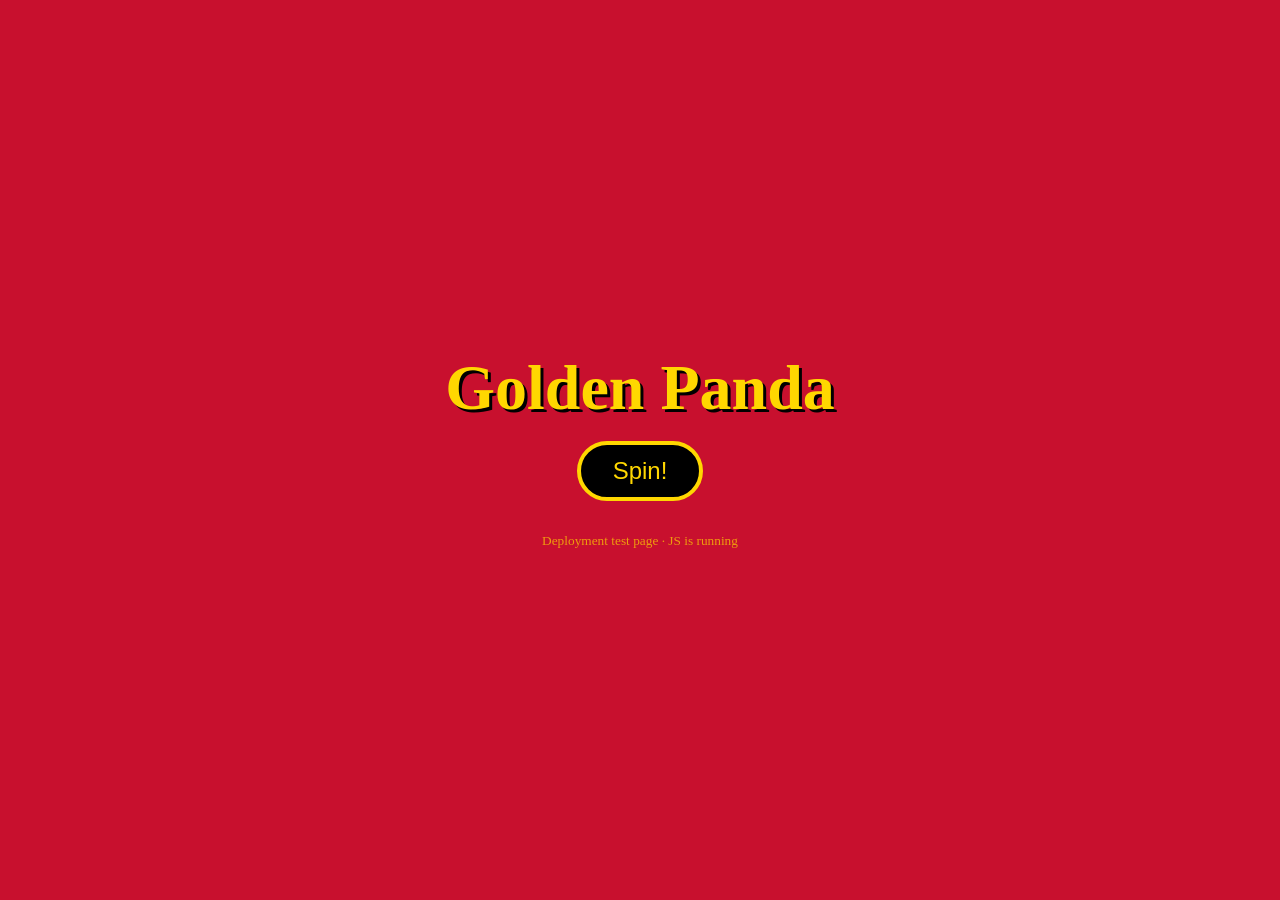
==== index.html @ 2e1a1797 "Add deployment test page for GitHub Pages Co-Authored-By: Claude Opus 5.5 <noreply@anthropic.com> Cl" ====
<!doctype html>
<html lang="en">
<head>
  <meta charset="utf-8">
  <meta name="viewport" content="width=device-width, initial-scale=1">
  <title>Restaurant Name Generator</title>
  <style>
    body { margin: 0; min-height: 100vh; display: grid; place-items: center;
           background: #c8102e; color: #ffd700; font-family: Georgia, serif; text-align: center; }
    h1 { font-size: clamp(2rem, 8vw, 4rem); margin: 0 0 1rem; text-shadow: 3px 3px 0 #000; }
    button { font-size: 1.5rem; padding: .75rem 2rem; border: 4px solid #ffd700; border-radius: 999px;
             background: #000; color: #ffd700; cursor: pointer; }
    small { display: block; margin-top: 2rem; opacity: .7; }
  </style>
</head>
<body>
  <main>
    <h1 id="name">Golden Panda</h1>
    <button id="spin">Spin!</button>
    <small>Deployment test page &middot; JS is <span id="js">not</span> running</small>
  </main>
  <script>
    const a = ["China", "Golden", "Panda", "Jade", "Lucky", "Dragon"];
    const b = ["Garden", "Palace", "Wok", "Lotus", "Express", "Buffet"];
    const pick = l => l[Math.floor(Math.random() * l.length)];
    document.getElementById("js").textContent = "";
    document.getElementById("spin").onclick = () =>
      document.getElementById("name").textContent = pick(a) + " " + pick(b);
  </script>
</body>
</html>
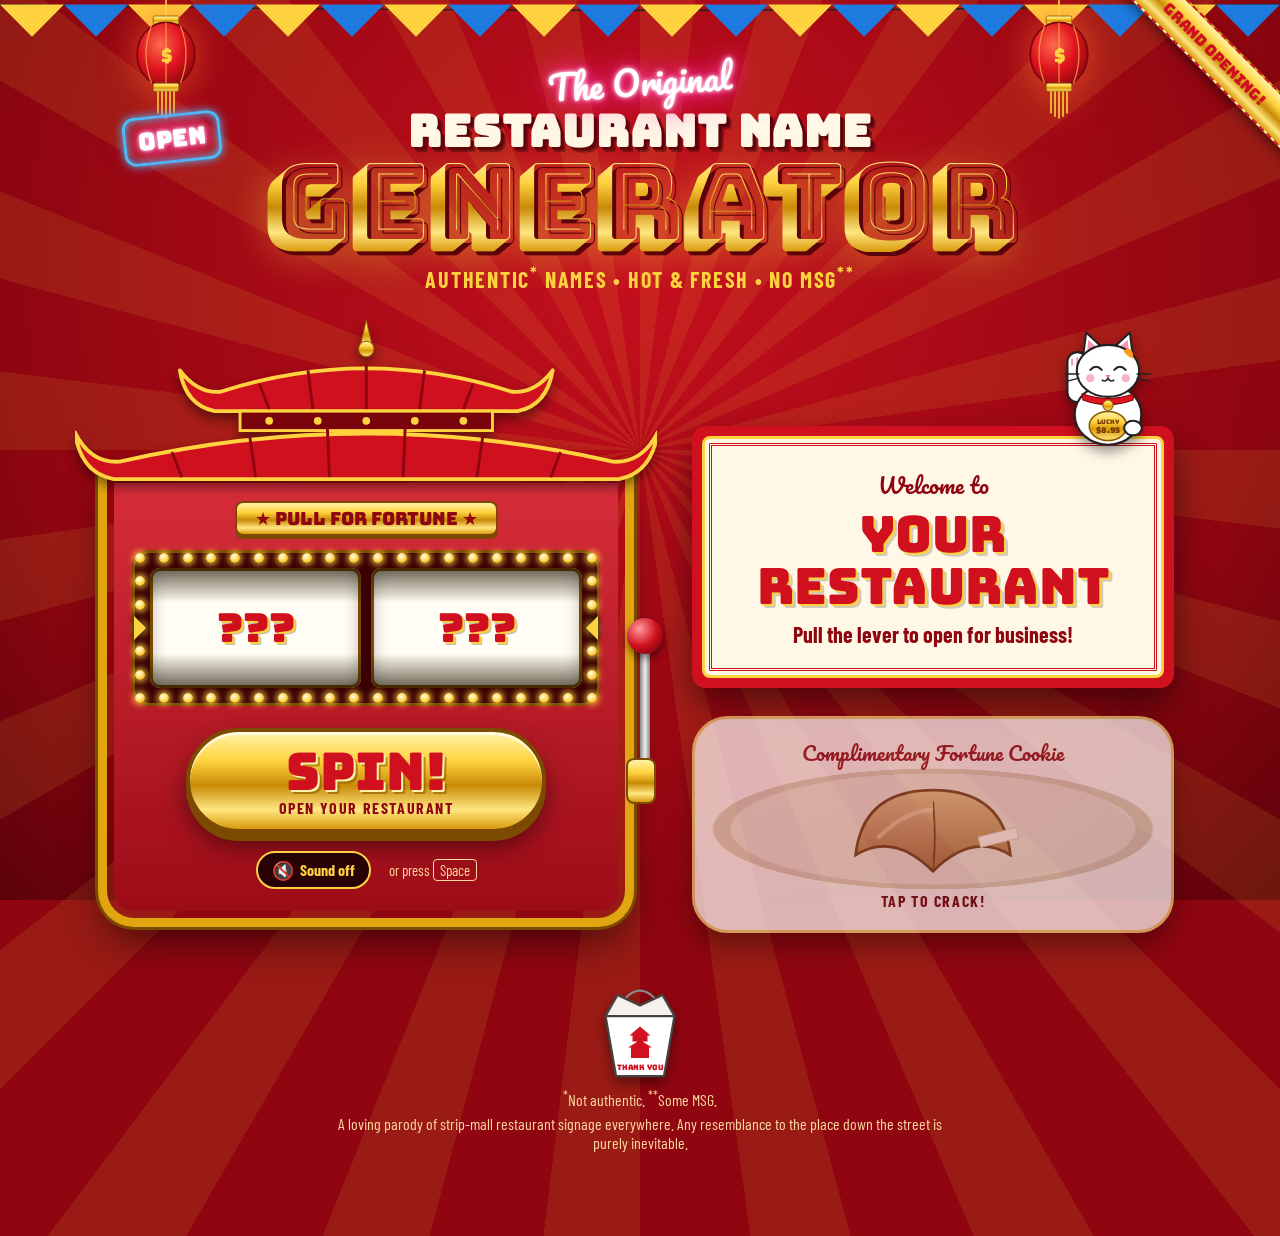
==== commit 7efe9b94: "Build first draft of the restaurant name slot machine Two-reel slot machine with tagged word pool, r" ====
--- a/index.html
+++ b/index.html
@@ -4,28 +4,243 @@
   <meta charset="utf-8">
   <meta name="viewport" content="width=device-width, initial-scale=1">
   <title>Restaurant Name Generator</title>
-  <style>
-    body { margin: 0; min-height: 100vh; display: grid; place-items: center;
-           background: #c8102e; color: #ffd700; font-family: Georgia, serif; text-align: center; }
-    h1 { font-size: clamp(2rem, 8vw, 4rem); margin: 0 0 1rem; text-shadow: 3px 3px 0 #000; }
-    button { font-size: 1.5rem; padding: .75rem 2rem; border: 4px solid #ffd700; border-radius: 999px;
-             background: #000; color: #ffd700; cursor: pointer; }
-    small { display: block; margin-top: 2rem; opacity: .7; }
-  </style>
+  <meta name="description" content="Spin the reels and open your very own strip-mall Chinese restaurant. Authentic* names, hot and fresh. *Not authentic.">
+  <meta name="theme-color" content="#b30d1b">
+
+  <meta property="og:type" content="website">
+  <meta property="og:title" content="Restaurant Name Generator">
+  <meta property="og:description" content="Spin the reels and open your very own strip-mall Chinese restaurant. Jade Garden? Panda Palace? Wok This Way?">
+  <meta property="og:url" content="https://wkoffel.github.io/chinese-restaurant-generator/">
+  <meta property="og:image" content="https://wkoffel.github.io/chinese-restaurant-generator/assets/og-image.png">
+  <meta property="og:image:width" content="1200">
+  <meta property="og:image:height" content="630">
+  <meta name="twitter:card" content="summary_large_image">
+
+  <link rel="icon" href="assets/favicon.svg" type="image/svg+xml">
+  <link rel="preconnect" href="https://fonts.googleapis.com">
+  <link rel="preconnect" href="https://fonts.gstatic.com" crossorigin>
+  <link href="https://fonts.googleapis.com/css2?family=Bungee&family=Bungee+Shade&family=Pacifico&family=Barlow+Condensed:wght@500;700&display=swap" rel="stylesheet">
+  <link rel="stylesheet" href="style.css">
 </head>
 <body>
-  <main>
-    <h1 id="name">Golden Panda</h1>
-    <button id="spin">Spin!</button>
-    <small>Deployment test page &middot; JS is <span id="js">not</span> running</small>
+
+  <!-- Reusable artwork -->
+  <svg width="0" height="0" style="position:absolute" aria-hidden="true">
+    <defs>
+      <linearGradient id="gold" x1="0" y1="0" x2="0" y2="1">
+        <stop offset="0" stop-color="#fff3a8"/>
+        <stop offset=".35" stop-color="#ffd23f"/>
+        <stop offset=".6" stop-color="#d99a0b"/>
+        <stop offset="1" stop-color="#ffe680"/>
+      </linearGradient>
+      <radialGradient id="lanternGlow" cx=".4" cy=".35" r=".7">
+        <stop offset="0" stop-color="#ff6a4d"/>
+        <stop offset=".55" stop-color="#e0141f"/>
+        <stop offset="1" stop-color="#8f0610"/>
+      </radialGradient>
+      <linearGradient id="cookieGrad" x1="0" y1="0" x2="0" y2="1">
+        <stop offset="0" stop-color="#f6c66e"/>
+        <stop offset="1" stop-color="#c47a22"/>
+      </linearGradient>
+
+      <symbol id="lantern" viewBox="0 0 80 150">
+        <line x1="40" y1="0" x2="40" y2="22" stroke="#ffd23f" stroke-width="2"/>
+        <rect x="24" y="20" width="32" height="10" rx="2" fill="url(#gold)" stroke="#8a5a00"/>
+        <ellipse cx="40" cy="68" rx="36" ry="40" fill="url(#lanternGlow)" stroke="#7a040c" stroke-width="2"/>
+        <path d="M40 28 V108 M22 32 Q8 68 22 104 M58 32 Q72 68 58 104" stroke="#ffb34d" stroke-width="1.6" fill="none" opacity=".75"/>
+        <text x="40" y="78" text-anchor="middle" font-family="Bungee, Impact, sans-serif" font-size="22" fill="#ffd23f">$</text>
+        <rect x="24" y="104" width="32" height="10" rx="2" fill="url(#gold)" stroke="#8a5a00"/>
+        <path d="M30 114 v28 M35 114 v32 M40 114 v34 M45 114 v32 M50 114 v28" stroke="#ffd23f" stroke-width="2"/>
+      </symbol>
+
+      <symbol id="coin" viewBox="0 0 40 40">
+        <path fill-rule="evenodd" fill="url(#gold)" stroke="#8a5a00" stroke-width="2"
+              d="M20 2a18 18 0 1 0 0.01 0Z M14 14h12v12h-12Z"/>
+        <circle cx="20" cy="20" r="13.5" fill="none" stroke="#b07800" stroke-width="1.2"/>
+      </symbol>
+
+      <symbol id="envelope" viewBox="0 0 30 40">
+        <rect x="1" y="1" width="28" height="38" rx="3" fill="#e0141f" stroke="#8f0610" stroke-width="2"/>
+        <path d="M1 12 Q15 22 29 12" fill="none" stroke="#ffd23f" stroke-width="2"/>
+        <circle cx="15" cy="24" r="5" fill="url(#gold)"/>
+      </symbol>
+    </defs>
+  </svg>
+
+  <div class="rays" aria-hidden="true"></div>
+
+  <!-- Strip-mall bunting -->
+  <svg class="bunting" viewBox="0 0 1200 60" preserveAspectRatio="none" aria-hidden="true">
+    <defs>
+      <pattern id="flags" width="120" height="60" patternUnits="userSpaceOnUse">
+        <path d="M0 6 L30 50 L60 6 Z" fill="#ffd23f"/>
+        <path d="M60 6 L90 50 L120 6 Z" fill="#1d7be0"/>
+      </pattern>
+    </defs>
+    <path d="M0 6 Q600 22 1200 6" stroke="#222" stroke-width="2" fill="none"/>
+    <rect width="1200" height="60" fill="url(#flags)"/>
+  </svg>
+
+  <div class="ribbon-wrap" aria-hidden="true"><div class="corner-ribbon">GRAND OPENING!</div></div>
+
+  <header class="header">
+    <svg class="lantern lantern-left" aria-hidden="true"><use href="#lantern"/></svg>
+    <svg class="lantern lantern-right" aria-hidden="true"><use href="#lantern"/></svg>
+
+    <div class="open-sign" aria-hidden="true"><span>OPEN</span></div>
+
+    <p class="neon-script">The Original</p>
+    <h1 class="title">
+      <span class="title-top">Restaurant Name</span>
+      <span class="title-big">GENERATOR</span>
+    </h1>
+    <p class="subtitle">Authentic<sup>*</sup> Names &bull; Hot &amp; Fresh &bull; No MSG<sup>**</sup></p>
+  </header>
+
+  <main class="stage">
+    <section class="machine-col" aria-label="Name slot machine">
+      <div class="machine">
+        <svg class="roof" viewBox="0 0 600 170" aria-hidden="true">
+          <path d="M300 4 L306 30 L294 30 Z" fill="url(#gold)" stroke="#8a5a00"/>
+          <circle cx="300" cy="34" r="8" fill="url(#gold)" stroke="#8a5a00"/>
+          <!-- top tier -->
+          <path d="M150 78 Q300 30 450 78 Q474 80 492 56 Q486 92 456 98 L144 98 Q114 92 108 56 Q126 80 150 78 Z"
+                fill="#d0101e" stroke="#ffd23f" stroke-width="4" stroke-linejoin="round"/>
+          <path d="M190 70 L200 96 M240 56 L245 96 M300 50 V96 M360 56 L355 96 M410 70 L400 96"
+                stroke="#8f0610" stroke-width="3"/>
+          <rect x="170" y="98" width="260" height="20" fill="#7a040c" stroke="#ffd23f" stroke-width="3"/>
+          <g fill="#ffd23f"><circle cx="200" cy="108" r="4"/><circle cx="250" cy="108" r="4"/><circle cx="300" cy="108" r="4"/><circle cx="350" cy="108" r="4"/><circle cx="400" cy="108" r="4"/></g>
+          <!-- bottom tier -->
+          <path d="M46 150 Q300 92 554 150 Q584 152 600 120 Q594 162 560 168 L40 168 Q6 162 0 120 Q16 152 46 150 Z"
+                fill="#d0101e" stroke="#ffd23f" stroke-width="4" stroke-linejoin="round"/>
+          <path d="M100 140 L110 166 M180 124 L186 166 M260 116 L262 166 M340 116 L338 166 M420 124 L414 166 M500 140 L490 166"
+                stroke="#8f0610" stroke-width="3"/>
+        </svg>
+
+        <div class="cabinet">
+          <div class="plate"><span>★ Pull For Fortune ★</span></div>
+
+          <div class="bulb-frame" id="bulb-frame">
+            <div class="bulbs" id="bulbs" aria-hidden="true"></div>
+            <div class="reels">
+              <div class="reel" id="reel1" aria-hidden="true"><div class="strip"></div></div>
+              <div class="reel" id="reel2" aria-hidden="true"><div class="strip"></div></div>
+            </div>
+          </div>
+
+          <div class="placard-slot">
+            <div class="placard" id="bonus" aria-hidden="true"></div>
+          </div>
+
+          <button class="spin-btn" id="spin" type="button">
+            <span class="spin-main">SPIN!</span>
+            <span class="spin-sub">Open your restaurant</span>
+          </button>
+          <div class="machine-controls">
+            <button class="sound-toggle" id="sound" type="button" aria-pressed="false">
+              <span class="icon" aria-hidden="true">🔇</span><span class="label">Sound off</span>
+            </button>
+            <p class="hint">or press <kbd>Space</kbd></p>
+          </div>
+        </div>
+
+        <button class="lever" id="lever" type="button" aria-label="Pull the lever to spin" tabindex="-1">
+          <span class="lever-arm"><span class="lever-ball"></span></span>
+          <span class="lever-base"></span>
+        </button>
+      </div>
+    </section>
+
+    <section class="result-col">
+      <article class="menu-card is-empty" id="card" aria-live="polite">
+        <!-- Lucky cat, sitting on the counter -->
+        <svg class="lucky-cat" viewBox="0 0 200 240" aria-hidden="true">
+          <g class="cat-paw">
+            <rect x="22" y="58" width="38" height="96" rx="19" fill="#fff" stroke="#222" stroke-width="4"/>
+            <path d="M31 72 v10 M41 70 v12 M51 72 v10" stroke="#f29bb0" stroke-width="4" stroke-linecap="round"/>
+          </g>
+          <ellipse cx="100" cy="178" rx="64" ry="58" fill="#fff" stroke="#222" stroke-width="4"/>
+          <path d="M52 66 L58 20 L90 50 Z M148 66 L142 20 L110 50 Z" fill="#fff" stroke="#222" stroke-width="4" stroke-linejoin="round"/>
+          <path d="M60 56 L62 34 L80 50 Z M140 56 L138 34 L120 50 Z" fill="#f29bb0"/>
+          <ellipse cx="100" cy="94" rx="60" ry="50" fill="#fff" stroke="#222" stroke-width="4"/>
+          <path d="M138 50 q12 4 10 20 q-14 -4 -18 -14 Z" fill="#ff9a1f"/>
+          <path d="M66 92 q11 -12 22 0 M112 92 q11 -12 22 0" stroke="#222" stroke-width="4" fill="none" stroke-linecap="round"/>
+          <circle cx="66" cy="108" r="8" fill="#f8b4c4"/><circle cx="134" cy="108" r="8" fill="#f8b4c4"/>
+          <path d="M95 102 h10 l-5 6 Z" fill="#f2738f"/>
+          <path d="M100 108 q-4 8 -11 4 M100 108 q4 8 11 4" stroke="#222" stroke-width="3" fill="none" stroke-linecap="round"/>
+          <path d="M44 100 h-26 M44 108 l-24 6 M156 100 h26 M156 108 l24 6" stroke="#222" stroke-width="2.5" stroke-linecap="round"/>
+          <path d="M50 138 Q100 156 150 138 L148 150 Q100 168 52 150 Z" fill="#e0141f" stroke="#7a040c" stroke-width="2"/>
+          <circle cx="100" cy="160" r="10" fill="url(#gold)" stroke="#8a5a00" stroke-width="2"/>
+          <ellipse cx="100" cy="200" rx="36" ry="28" fill="url(#gold)" stroke="#8a5a00" stroke-width="3"/>
+          <text x="100" y="196" text-anchor="middle" font-family="Bungee, Impact, sans-serif" font-size="12" fill="#7a3d00">LUCKY</text>
+          <text x="100" y="214" text-anchor="middle" font-family="Bungee, Impact, sans-serif" font-size="15" fill="#7a3d00">$8.95</text>
+          <ellipse cx="148" cy="204" rx="17" ry="14" fill="#fff" stroke="#222" stroke-width="4"/>
+        </svg>
+
+        <div class="card-inner">
+          <p class="welcome">Welcome to</p>
+          <h2 class="card-name" id="card-name">Your Restaurant</h2>
+          <p class="card-empty">Pull the lever to open for business!</p>
+
+          <div class="card-details">
+            <p class="est" id="card-est"></p>
+            <p class="rating" id="card-rating"></p>
+            <div class="dish">
+              <p class="dish-label">House Specialty</p>
+              <p class="dish-line"><span id="card-dish"></span><span class="leader"></span><span id="card-price"></span></p>
+              <p class="dish-side" id="card-side"></p>
+            </div>
+            <p class="phone"><span aria-hidden="true">☎</span> <span id="card-phone"></span></p>
+            <p class="delivery">Free Delivery Over $15 &bull; Cash Preferred</p>
+            <button class="share-btn" id="share" type="button">📣 Share This Restaurant</button>
+          </div>
+        </div>
+      </article>
+
+      <section class="cookie-plate is-empty" id="cookie-plate">
+        <p class="cookie-label">Complimentary Fortune Cookie</p>
+        <button class="cookie" id="cookie" type="button" aria-label="Crack open your fortune cookie">
+          <svg viewBox="0 0 200 130" aria-hidden="true">
+            <defs>
+              <clipPath id="leftHalf"><rect x="0" y="0" width="100" height="130"/></clipPath>
+              <clipPath id="rightHalf"><rect x="100" y="0" width="100" height="130"/></clipPath>
+            </defs>
+            <g class="cookie-half left" clip-path="url(#leftHalf)">
+              <path d="M14 90 Q22 18 100 18 Q178 18 186 90 Q144 64 100 108 Q56 64 14 90 Z" fill="url(#cookieGrad)" stroke="#8a4b0c" stroke-width="3"/>
+              <path d="M40 70 Q70 40 100 40" stroke="#ffe0a0" stroke-width="5" fill="none" opacity=".6" stroke-linecap="round"/>
+            </g>
+            <g class="cookie-half right" clip-path="url(#rightHalf)">
+              <path d="M14 90 Q22 18 100 18 Q178 18 186 90 Q144 64 100 108 Q56 64 14 90 Z" fill="url(#cookieGrad)" stroke="#8a4b0c" stroke-width="3"/>
+              <path d="M100 30 Q104 70 100 106" stroke="#8a4b0c" stroke-width="2" fill="none"/>
+            </g>
+            <rect class="slip-peek" x="150" y="70" width="44" height="12" fill="#fffdf2" stroke="#d9cfa8" transform="rotate(-14 150 70)"/>
+          </svg>
+          <span class="cookie-cta">Tap to crack!</span>
+        </button>
+        <div class="fortune" id="fortune" aria-live="polite">
+          <p class="fortune-text" id="fortune-text"></p>
+          <p class="fortune-nums">Lucky Numbers <span id="fortune-nums"></span></p>
+        </div>
+      </section>
+    </section>
   </main>
-  <script>
-    const a = ["China", "Golden", "Panda", "Jade", "Lucky", "Dragon"];
-    const b = ["Garden", "Palace", "Wok", "Lotus", "Express", "Buffet"];
-    const pick = l => l[Math.floor(Math.random() * l.length)];
-    document.getElementById("js").textContent = "";
-    document.getElementById("spin").onclick = () =>
-      document.getElementById("name").textContent = pick(a) + " " + pick(b);
-  </script>
+
+  <footer class="footer">
+    <svg class="takeout" viewBox="0 0 120 130" aria-hidden="true">
+      <path d="M30 34 Q60 -14 90 34" stroke="#888" stroke-width="3" fill="none"/>
+      <path d="M14 44 L30 16 L60 30 L90 16 L106 44 Z" fill="#f4f1ea" stroke="#444" stroke-width="3" stroke-linejoin="round"/>
+      <path d="M14 44 L106 44 L92 124 L28 124 Z" fill="#fff" stroke="#444" stroke-width="3" stroke-linejoin="round"/>
+      <path d="M60 58 L74 70 L46 70 Z M50 70 h20 v8 h-20 Z M44 86 L60 76 L76 86 Z M48 86 h24 v14 h-24 Z" fill="#d0101e"/>
+      <text x="60" y="116" text-anchor="middle" font-family="Bungee, Impact, sans-serif" font-size="10" fill="#d0101e">THANK YOU</text>
+    </svg>
+    <p><sup>*</sup>Not authentic. <sup>**</sup>Some MSG.</p>
+    <p>A loving parody of strip-mall restaurant signage everywhere. Any resemblance to the place down the street is purely inevitable.</p>
+  </footer>
+
+  <div class="celebrate" id="celebrate" aria-hidden="true"></div>
+  <div class="toast" id="toast" role="status"></div>
+
+  <script src="words.js"></script>
+  <script src="app.js"></script>
 </body>
 </html>
--- a/style.css
+++ b/style.css
@@ -0,0 +1,687 @@
+:root {
+  --red: #d0101e;
+  --red-dark: #8f0610;
+  --red-deep: #5c020a;
+  --gold: #ffd23f;
+  --gold-light: #fff3a8;
+  --gold-dark: #b07800;
+  --cream: #fff8e7;
+  --ink: #1d1410;
+  --neon-pink: #ff3ea5;
+  --neon-blue: #3ec8ff;
+  --gold-foil: linear-gradient(180deg, #fff3a8 0%, #ffd23f 30%, #c98a06 55%, #ffe680 80%, #d99a0b 100%);
+  --reel-h: clamp(78px, 17vw, 120px);
+  --sign-font: "Bungee", Impact, "Arial Black", sans-serif;
+  --script-font: "Pacifico", "Brush Script MT", cursive;
+  --body-font: "Barlow Condensed", "Arial Narrow", Arial, sans-serif;
+}
+
+* { box-sizing: border-box; }
+
+html { -webkit-text-size-adjust: 100%; overflow-x: clip; }
+
+body {
+  margin: 0;
+  min-height: 100vh;
+  background: radial-gradient(ellipse at 50% 30%, #c50f1d 0%, #8f0610 70%, #5c020a 100%) fixed;
+  background-color: var(--red-dark);
+  color: var(--cream);
+  font-family: var(--body-font);
+  font-size: 18px;
+  overflow-x: hidden;
+}
+
+button { font: inherit; cursor: pointer; }
+button:focus-visible { outline: 3px solid var(--gold); outline-offset: 3px; border-radius: 12px; }
+
+/* ---------- Background starburst ---------- */
+.rays {
+  position: fixed;
+  inset: -50vmax;
+  z-index: -1;
+  background: repeating-conic-gradient(from 0deg at 50% 50%,
+              rgba(255, 210, 63, .10) 0deg 7deg, transparent 7deg 15deg);
+  animation: spin-rays 90s linear infinite;
+  pointer-events: none;
+}
+@keyframes spin-rays { to { transform: rotate(360deg); } }
+
+/* ---------- Bunting, ribbon, sound toggle ---------- */
+.bunting { display: block; width: 100%; height: 44px; }
+
+.ribbon-wrap {
+  position: absolute;
+  top: 0;
+  right: 0;
+  z-index: 20;
+  width: 170px;
+  height: 170px;
+  overflow: hidden;
+  pointer-events: none;
+}
+.corner-ribbon {
+  position: absolute;
+  top: 34px;
+  right: -64px;
+  z-index: 20;
+  width: 260px;
+  padding: 8px 0;
+  transform: rotate(45deg);
+  background: var(--gold-foil);
+  color: var(--red);
+  font-family: var(--sign-font);
+  font-size: 15px;
+  text-align: center;
+  box-shadow: 0 4px 12px rgba(0,0,0,.45);
+  border-top: 2px dashed var(--red);
+  border-bottom: 2px dashed var(--red);
+  pointer-events: none;
+}
+
+.machine-controls {
+  display: flex;
+  flex-wrap: wrap;
+  align-items: center;
+  justify-content: center;
+  gap: 8px 18px;
+  margin-top: 18px;
+}
+.sound-toggle {
+  display: flex;
+  align-items: center;
+  gap: 6px;
+  padding: 6px 14px;
+  border: 2px solid var(--gold);
+  border-radius: 999px;
+  background: rgba(20, 0, 2, .85);
+  color: var(--gold);
+  font-weight: 700;
+  font-size: 16px;
+}
+.sound-toggle[aria-pressed="true"] { background: var(--gold); color: var(--red-dark); }
+.sound-toggle .icon { font-size: 18px; }
+
+/* ---------- Header ---------- */
+.header {
+  position: relative;
+  max-width: 1100px;
+  margin: 0 auto;
+  padding: 8px 16px 0;
+  text-align: center;
+}
+
+.lantern {
+  position: absolute;
+  top: -44px;
+  width: 64px;
+  height: 120px;
+  transform-origin: 50% 0;
+  animation: sway 3.2s ease-in-out infinite alternate;
+  filter: drop-shadow(0 0 18px rgba(255, 90, 40, .7));
+}
+.lantern-left { left: 4%; }
+.lantern-right { right: 9%; animation-delay: -1.6s; }
+@keyframes sway { from { transform: rotate(-7deg); } to { transform: rotate(7deg); } }
+
+.open-sign {
+  position: absolute;
+  top: 70px;
+  left: 3%;
+  padding: 6px 12px;
+  border: 3px solid var(--neon-blue);
+  border-radius: 12px;
+  box-shadow: 0 0 8px var(--neon-blue), inset 0 0 8px var(--neon-blue);
+  transform: rotate(-6deg);
+  font-family: var(--sign-font);
+  font-size: 24px;
+  color: #fff;
+  text-shadow: 0 0 4px #fff, 0 0 10px var(--neon-pink), 0 0 20px var(--neon-pink), 0 0 36px var(--neon-pink);
+  animation: flicker 6s infinite;
+}
+@keyframes flicker {
+  0%, 18%, 22%, 25%, 53%, 57%, 100% { opacity: 1; }
+  20%, 24%, 55% { opacity: .25; }
+}
+
+.neon-script {
+  margin: 0;
+  font-family: var(--script-font);
+  font-size: clamp(22px, 5vw, 34px);
+  color: #fff;
+  text-shadow: 0 0 4px #fff, 0 0 10px var(--neon-pink), 0 0 22px var(--neon-pink), 0 0 40px var(--neon-pink);
+  transform: rotate(-4deg);
+}
+
+.title { margin: 0; line-height: .95; }
+.title-top {
+  display: block;
+  font-family: var(--sign-font);
+  font-size: clamp(22px, 5.4vw, 44px);
+  color: var(--cream);
+  letter-spacing: .02em;
+  text-shadow: 3px 3px 0 var(--red-deep), 5px 5px 0 rgba(0,0,0,.35);
+}
+.title-big {
+  display: block;
+  font-family: "Bungee Shade", var(--sign-font);
+  font-weight: 400;
+  font-size: clamp(30px, 11.5vw, 104px);
+  background: var(--gold-foil);
+  -webkit-background-clip: text;
+  background-clip: text;
+  color: transparent;
+  filter: drop-shadow(4px 4px 0 var(--red-deep)) drop-shadow(0 0 18px rgba(255, 210, 63, .45));
+}
+.subtitle {
+  margin: 10px 0 0;
+  font-weight: 700;
+  font-size: clamp(16px, 3.4vw, 22px);
+  letter-spacing: .08em;
+  text-transform: uppercase;
+  color: var(--gold);
+}
+
+/* ---------- Stage layout ---------- */
+.stage {
+  max-width: 1100px;
+  margin: 0 auto;
+  padding: 24px 16px 40px;
+  display: grid;
+  gap: 32px;
+  grid-template-columns: 1fr;
+  justify-items: center;
+}
+@media (min-width: 1000px) {
+  .stage { grid-template-columns: 1.15fr 1fr; align-items: start; }
+}
+
+.machine-col, .result-col { width: 100%; max-width: 600px; }
+.result-col { display: grid; gap: 28px; padding-top: 90px; }
+@media (min-width: 1000px) { .result-col { padding-top: 110px; } }
+
+/* ---------- Slot machine ---------- */
+.machine { position: relative; margin-right: 34px; }
+
+.roof {
+  display: block;
+  width: 112%;
+  margin: 0 -6% -6px;
+  filter: drop-shadow(0 6px 6px rgba(0,0,0,.45));
+  position: relative;
+  z-index: 2;
+}
+
+.cabinet {
+  position: relative;
+  padding: 18px 18px 22px;
+  background:
+    linear-gradient(180deg, rgba(255,255,255,.12), rgba(0,0,0,.25)),
+    var(--red);
+  border: 8px solid transparent;
+  border-radius: 0 0 28px 28px;
+  background-clip: padding-box;
+  box-shadow: 0 0 0 8px #e0a510, 0 0 0 11px #7a4b00, 0 20px 40px rgba(0,0,0,.55);
+  text-align: center;
+}
+
+.plate {
+  display: inline-block;
+  margin: 0 0 14px;
+  padding: 4px 18px;
+  background: var(--gold-foil);
+  border: 2px solid #7a4b00;
+  border-radius: 8px;
+  color: var(--red-dark);
+  font-family: var(--sign-font);
+  font-size: clamp(13px, 3vw, 18px);
+  box-shadow: 0 3px 0 #7a4b00;
+}
+
+/* Chasing marquee bulbs around the reels */
+.bulb-frame {
+  position: relative;
+  padding: 18px;
+  border-radius: 18px;
+  background: #3a0004;
+  box-shadow: inset 0 0 0 3px #7a4b00;
+}
+.bulbs { position: absolute; inset: 0; pointer-events: none; }
+.bulb {
+  position: absolute;
+  width: 10px;
+  height: 10px;
+  margin: -5px 0 0 -5px;
+  border-radius: 50%;
+  background: radial-gradient(circle at 40% 35%, #fffef0, #ffd23f 55%, #c98a06);
+  box-shadow: 0 0 6px 2px rgba(255, 210, 63, .85);
+  animation: chase .6s steps(1) infinite;
+}
+.bulb.b { animation-delay: -.3s; }
+.spinning-machine .bulb { animation-duration: .18s; }
+.spinning-machine .bulb.b { animation-delay: -.09s; }
+@keyframes chase { 50% { opacity: .25; box-shadow: none; } }
+
+.reels {
+  position: relative;
+  display: grid;
+  grid-template-columns: 1fr 1fr;
+  gap: 10px;
+}
+.reel {
+  position: relative;
+  height: var(--reel-h);
+  overflow: hidden;
+  border-radius: 10px;
+  background: linear-gradient(180deg, #d8ccb0 0%, #fffdf4 30%, #fffdf4 70%, #d8ccb0 100%);
+  box-shadow: inset 0 0 0 3px #7a4b00, inset 0 0 18px rgba(0,0,0,.35);
+}
+.reel::after {
+  content: "";
+  position: absolute;
+  inset: 0;
+  background: linear-gradient(180deg, rgba(0,0,0,.45) 0%, transparent 28%, transparent 72%, rgba(0,0,0,.45) 100%);
+  pointer-events: none;
+}
+.strip { will-change: transform; }
+.reel-item {
+  height: var(--reel-h);
+  display: flex;
+  align-items: center;
+  justify-content: center;
+  padding: 0 8px;
+  font-family: var(--sign-font);
+  font-size: clamp(22px, 5.4vw, 40px);
+  color: var(--red);
+  text-shadow: 2px 2px 0 var(--gold), 3px 3px 0 rgba(0,0,0,.25);
+  white-space: nowrap;
+  line-height: 1;
+}
+.reel-item span { display: inline-block; }
+.reel-item.wrap span { max-width: 100%; white-space: normal; text-align: center; line-height: 1.02; }
+.reel.blur .strip { filter: blur(1.5px); }
+
+/* Win-line arrows */
+.reels::before, .reels::after {
+  content: "";
+  position: absolute;
+  top: 50%;
+  z-index: 2;
+  border: 12px solid transparent;
+  transform: translateY(-50%);
+  filter: drop-shadow(0 0 3px #000);
+}
+.reels::before { left: -16px; border-left-color: var(--gold); }
+.reels::after { right: -16px; border-right-color: var(--gold); }
+
+/* Bolt-on bonus sign */
+.placard-slot { height: 0; transition: height .35s ease; overflow: visible; }
+.placard-slot.show { height: 64px; }
+.placard {
+  display: inline-block;
+  margin-top: 12px;
+  padding: 6px 20px;
+  background: #fff;
+  color: var(--red);
+  border: 4px solid var(--gold);
+  border-radius: 6px;
+  font-family: var(--sign-font);
+  font-size: clamp(18px, 4.5vw, 28px);
+  box-shadow: 0 6px 0 #7a4b00, 0 10px 20px rgba(0,0,0,.4);
+  transform-origin: 50% 0;
+  transform: translateY(-30px) rotate(-8deg) scale(.6);
+  opacity: 0;
+  position: relative;
+}
+.placard::before, .placard::after {
+  content: "";
+  position: absolute;
+  top: 6px;
+  width: 8px;
+  height: 8px;
+  border-radius: 50%;
+  background: #999;
+  box-shadow: inset -1px -1px 0 #555;
+}
+.placard::before { left: 6px; }
+.placard::after { right: 6px; }
+.placard-slot.show .placard { animation: clank .7s cubic-bezier(.3,1.6,.5,1) forwards; }
+@keyframes clank {
+  0% { opacity: 0; transform: translateY(-40px) rotate(-12deg) scale(.6); }
+  60% { opacity: 1; transform: translateY(0) rotate(4deg) scale(1.05); }
+  100% { opacity: 1; transform: translateY(0) rotate(-2deg) scale(1); }
+}
+
+/* Big spin button */
+.spin-btn {
+  display: block;
+  width: min(100%, 360px);
+  margin: 22px auto 0;
+  padding: 14px 20px 12px;
+  border: 4px solid #7a4b00;
+  border-radius: 999px;
+  background: var(--gold-foil);
+  color: var(--red);
+  box-shadow: 0 8px 0 #7a4b00, 0 14px 24px rgba(0,0,0,.45), inset 0 3px 0 rgba(255,255,255,.7);
+  transition: transform .08s, box-shadow .08s;
+  animation: pulse 1.6s ease-in-out infinite;
+}
+.spin-btn:hover { filter: brightness(1.08); }
+.spin-btn:active, .spin-btn.pressed {
+  transform: translateY(6px);
+  box-shadow: 0 2px 0 #7a4b00, 0 4px 10px rgba(0,0,0,.45), inset 0 3px 0 rgba(255,255,255,.7);
+}
+.spin-btn:disabled { animation: none; filter: saturate(.6) brightness(.9); cursor: wait; }
+.spin-btn:focus-visible { outline: 4px solid #fff; outline-offset: 4px; }
+.spin-main {
+  display: block;
+  font-family: var(--sign-font);
+  font-size: clamp(34px, 8vw, 52px);
+  line-height: 1;
+  text-shadow: 2px 2px 0 #fff3a8, 4px 4px 0 rgba(122, 75, 0, .5);
+}
+.spin-sub { display: block; font-weight: 700; font-size: 16px; letter-spacing: .1em; text-transform: uppercase; color: var(--red-dark); }
+@keyframes pulse { 50% { transform: scale(1.04); } }
+
+.hint { margin: 0; font-size: 15px; color: #ffd9a0; }
+kbd {
+  padding: 1px 6px;
+  border: 1px solid #ffd9a0;
+  border-radius: 4px;
+  font-family: inherit;
+}
+@media (hover: none) { .hint { display: none; } }
+
+/* Lever */
+.lever {
+  position: absolute;
+  right: -40px;
+  top: 52%;
+  width: 34px;
+  height: 160px;
+  padding: 0;
+  border: 0;
+  background: none;
+}
+.lever-base {
+  position: absolute;
+  left: -6px;
+  bottom: -14px;
+  width: 30px;
+  height: 46px;
+  border-radius: 8px;
+  background: var(--gold-foil);
+  border: 2px solid #7a4b00;
+}
+.lever-arm {
+  position: absolute;
+  left: 8px;
+  bottom: 10px;
+  width: 10px;
+  height: 140px;
+  border-radius: 5px;
+  background: linear-gradient(90deg, #888, #eee, #888);
+  transform-origin: 50% 100%;
+}
+.lever-ball {
+  position: absolute;
+  left: 50%;
+  top: -22px;
+  width: 36px;
+  height: 36px;
+  margin-left: -18px;
+  border-radius: 50%;
+  background: radial-gradient(circle at 35% 30%, #ff9a9a, var(--red) 50%, var(--red-deep));
+  box-shadow: 0 4px 8px rgba(0,0,0,.5);
+}
+.lever.pull .lever-arm { animation: pull .6s ease-in-out; }
+@keyframes pull { 40% { transform: scaleY(-.75); } 100% { transform: scaleY(1); } }
+
+/* ---------- Menu card (result) ---------- */
+.menu-card {
+  position: relative;
+  padding: 10px;
+  background: var(--red);
+  border-radius: 14px;
+  box-shadow: 0 18px 36px rgba(0,0,0,.5);
+  color: var(--ink);
+}
+.card-inner {
+  position: relative;
+  overflow: hidden;
+  padding: 26px 22px 22px;
+  background: var(--cream);
+  border: 3px solid var(--gold);
+  outline: 3px double var(--red);
+  outline-offset: -10px;
+  border-radius: 8px;
+  text-align: center;
+}
+/* laminated glare */
+.card-inner::after {
+  content: "";
+  position: absolute;
+  inset: -40% -60%;
+  background: linear-gradient(115deg, transparent 40%, rgba(255,255,255,.55) 48%, transparent 56%);
+  pointer-events: none;
+  transform: translateX(-60%);
+}
+.menu-card.pop .card-inner::after { animation: glare 1.1s ease-out; }
+@keyframes glare { to { transform: translateX(60%); } }
+.menu-card.pop { animation: pop .5s cubic-bezier(.3,1.6,.5,1); }
+@keyframes pop { 0% { transform: scale(.94); } 100% { transform: scale(1); } }
+
+.lucky-cat {
+  position: absolute;
+  top: -104px;
+  right: 14px;
+  width: 104px;
+  filter: drop-shadow(0 6px 6px rgba(0,0,0,.4));
+  z-index: 2;
+}
+.cat-paw { transform-origin: 44px 150px; animation: wave 1.1s ease-in-out infinite alternate; }
+@keyframes wave { from { transform: rotate(-16deg); } to { transform: rotate(12deg); } }
+
+.welcome { margin: 0; font-family: var(--script-font); font-size: 22px; color: var(--red-dark); }
+.card-name {
+  margin: 4px 0 8px;
+  font-family: var(--sign-font);
+  font-weight: 400;
+  font-size: clamp(30px, 7vw, 50px);
+  line-height: 1.05;
+  color: var(--red);
+  text-shadow: 2px 2px 0 var(--gold), 4px 4px 0 rgba(0,0,0,.18);
+  overflow-wrap: anywhere;
+}
+.card-empty { margin: 4px 0 6px; font-size: 22px; font-weight: 700; color: var(--red-dark); }
+.menu-card.is-empty .card-details { display: none; }
+.menu-card:not(.is-empty) .card-empty { display: none; }
+
+.est {
+  margin: 0;
+  font-weight: 700;
+  font-size: 18px;
+  letter-spacing: .12em;
+  text-transform: uppercase;
+  color: var(--red-dark);
+}
+.rating { margin: 4px 0 14px; font-size: 18px; color: #6b4b00; }
+.dish {
+  margin: 0 auto 14px;
+  max-width: 440px;
+  padding: 12px 14px;
+  border-top: 2px dashed var(--red);
+  border-bottom: 2px dashed var(--red);
+}
+.dish-label { margin: 0 0 2px; font-family: var(--script-font); font-size: 18px; color: var(--red); }
+.dish-line { display: flex; align-items: baseline; gap: 6px; margin: 0; font-weight: 700; font-size: 22px; text-align: left; }
+.leader { flex: 1; border-bottom: 3px dotted #b08c5a; transform: translateY(-5px); min-width: 16px; }
+.dish-side { margin: 2px 0 0; font-size: 17px; color: #6b4b00; font-style: italic; text-align: left; }
+.phone { margin: 0; font-family: var(--sign-font); font-size: clamp(18px, 4.5vw, 24px); color: var(--red); }
+.delivery { margin: 2px 0 16px; font-size: 16px; text-transform: uppercase; letter-spacing: .08em; color: #6b4b00; }
+
+.share-btn {
+  padding: 10px 20px;
+  border: 3px solid var(--red-dark);
+  border-radius: 999px;
+  background: var(--red);
+  color: #fff;
+  font-weight: 700;
+  font-size: 19px;
+  letter-spacing: .04em;
+  box-shadow: 0 4px 0 var(--red-deep);
+}
+.share-btn:active { transform: translateY(3px); box-shadow: 0 1px 0 var(--red-deep); }
+
+/* ---------- Fortune cookie ---------- */
+.cookie-plate {
+  padding: 16px 16px 20px;
+  border-radius: 36px;
+  background: radial-gradient(ellipse 46% 60px at 50% 110px, #f3ead4 0 92%, #e2d4b0 93% 100%, transparent 101%), #fffdf6;
+  border: 3px solid var(--gold);
+  box-shadow: 0 14px 26px rgba(0,0,0,.45);
+  text-align: center;
+  color: var(--ink);
+}
+.cookie-plate.is-empty { opacity: .7; pointer-events: none; filter: grayscale(.4); }
+.cookie-label { margin: 0; font-family: var(--script-font); font-size: 20px; color: var(--red); }
+.cookie {
+  display: block;
+  margin: 4px auto 0;
+  padding: 0;
+  border: 0;
+  background: none;
+  width: 180px;
+}
+.cookie svg { display: block; width: 100%; overflow: visible; }
+.cookie-half { transition: transform .5s cubic-bezier(.3,1.5,.5,1); transform-box: fill-box; }
+.cookie-half.left { transform-origin: 100% 100%; }
+.cookie-half.right { transform-origin: 0% 100%; }
+.cookie.cracked .cookie-half.left { transform: translate(-22px, 8px) rotate(-18deg); }
+.cookie.cracked .cookie-half.right { transform: translate(22px, 8px) rotate(18deg); }
+.cookie.cracked .slip-peek { opacity: 0; }
+.cookie:not(.cracked):hover svg { animation: wiggle .4s ease-in-out; }
+@keyframes wiggle { 25% { transform: rotate(-5deg); } 75% { transform: rotate(5deg); } }
+.cookie-cta { display: block; font-weight: 700; font-size: 16px; text-transform: uppercase; letter-spacing: .1em; color: var(--red-dark); }
+.cookie.cracked .cookie-cta { display: none; }
+
+.fortune {
+  display: none;
+  margin: 10px auto 0;
+  max-width: 420px;
+  padding: 10px 16px;
+  background: #fffdf2;
+  border: 1px solid #d9cfa8;
+  box-shadow: 0 3px 6px rgba(0,0,0,.15);
+  transform-origin: 50% 50%;
+}
+.fortune.show { display: block; animation: unroll .5s ease-out; }
+@keyframes unroll { from { transform: scaleX(.05); opacity: 0; } to { transform: scaleX(1); opacity: 1; } }
+.fortune-text { margin: 0; font-size: 20px; font-weight: 500; color: #2a2a2a; }
+.fortune-nums { margin: 6px 0 0; font-size: 15px; letter-spacing: .08em; text-transform: uppercase; color: var(--red); }
+.fortune-nums span { font-weight: 700; letter-spacing: .14em; }
+
+/* ---------- Footer ---------- */
+.footer {
+  max-width: 640px;
+  margin: 0 auto;
+  padding: 10px 16px 80px;
+  text-align: center;
+  color: #ffd9a0;
+  font-size: 16px;
+}
+.footer p { margin: 4px 0; }
+.takeout { width: 90px; filter: drop-shadow(0 6px 6px rgba(0,0,0,.4)); animation: bob 2.4s ease-in-out infinite; }
+@keyframes bob { 50% { transform: translateY(-6px) rotate(3deg); } }
+
+/* ---------- Celebration + toast ---------- */
+.celebrate {
+  position: fixed;
+  inset: 0;
+  z-index: 40;
+  pointer-events: none;
+  overflow: hidden;
+}
+.confetti {
+  position: absolute;
+  top: -50px;
+  width: var(--size, 30px);
+  height: var(--size, 30px);
+  animation: fall var(--dur, 2.6s) cubic-bezier(.3,.1,.6,1) forwards;
+  animation-delay: var(--delay, 0s);
+}
+@keyframes fall {
+  to { transform: translate(var(--dx, 0px), 110vh) rotate(var(--rot, 360deg)); }
+}
+.banner {
+  position: absolute;
+  left: 50%;
+  top: 40%;
+  transform: translate(-50%, -50%);
+  padding: 10px 28px;
+  white-space: nowrap;
+  font-family: var(--sign-font);
+  font-size: clamp(40px, 12vw, 110px);
+  color: var(--gold);
+  text-shadow: 4px 4px 0 var(--red-deep), 0 0 30px rgba(255,210,63,.9);
+  animation: banner 2.4s ease-out forwards;
+}
+.banner.small { font-size: clamp(30px, 8vw, 64px); }
+@keyframes banner {
+  0% { transform: translate(-50%, -50%) scale(.2) rotate(-10deg); opacity: 0; }
+  15% { transform: translate(-50%, -50%) scale(1.15) rotate(3deg); opacity: 1; }
+  25%, 45%, 65% { color: #fff; }
+  35%, 55%, 75% { color: var(--gold); }
+  80% { transform: translate(-50%, -50%) scale(1) rotate(-2deg); opacity: 1; }
+  100% { transform: translate(-50%, -50%) scale(1.1); opacity: 0; }
+}
+body.jackpot-flash .cabinet { animation: flash .25s steps(1) 8; }
+@keyframes flash { 50% { box-shadow: 0 0 0 8px #fff, 0 0 0 11px var(--gold), 0 0 60px var(--gold); } }
+
+.toast {
+  position: fixed;
+  left: 50%;
+  bottom: 24px;
+  z-index: 50;
+  padding: 10px 20px;
+  border-radius: 999px;
+  background: #111;
+  color: var(--gold);
+  font-weight: 700;
+  font-size: 18px;
+  transform: translate(-50%, 120px);
+  opacity: 0;
+  visibility: hidden;
+  transition: transform .3s ease, opacity .3s, visibility .3s;
+  box-shadow: 0 6px 20px rgba(0,0,0,.5);
+}
+.toast.show { transform: translate(-50%, 0); opacity: 1; visibility: visible; }
+
+/* ---------- Small screens ---------- */
+@media (max-width: 640px) {
+  .lantern { width: 44px; height: 84px; top: -38px; }
+  .lantern-left { left: 2%; }
+  .lantern-right { right: 14%; }
+  .open-sign { display: none; }
+  .ribbon-wrap { width: 120px; height: 120px; }
+  .corner-ribbon { top: 22px; right: -78px; font-size: 12px; width: 240px; }
+  .machine { margin-right: 26px; }
+  .cabinet { padding: 14px 10px 18px; }
+  .bulb-frame { padding: 16px 14px; }
+  .reels { gap: 6px; }
+  .reel-item { padding: 0 4px; }
+  .lever { right: -32px; transform: scale(.8); transform-origin: 0 50%; }
+  .lucky-cat { width: 84px; top: -84px; right: 10px; }
+  .result-col { padding-top: 76px; }
+  .card-inner { padding: 22px 14px 18px; }
+  .dish-line { font-size: 19px; }
+}
+
+/* ---------- Reduced motion ---------- */
+@media (prefers-reduced-motion: reduce) {
+  *, *::before, *::after {
+    animation-duration: .01ms !important;
+    animation-iteration-count: 1 !important;
+    transition-duration: .01ms !important;
+  }
+  .rays { animation: none; }
+}
